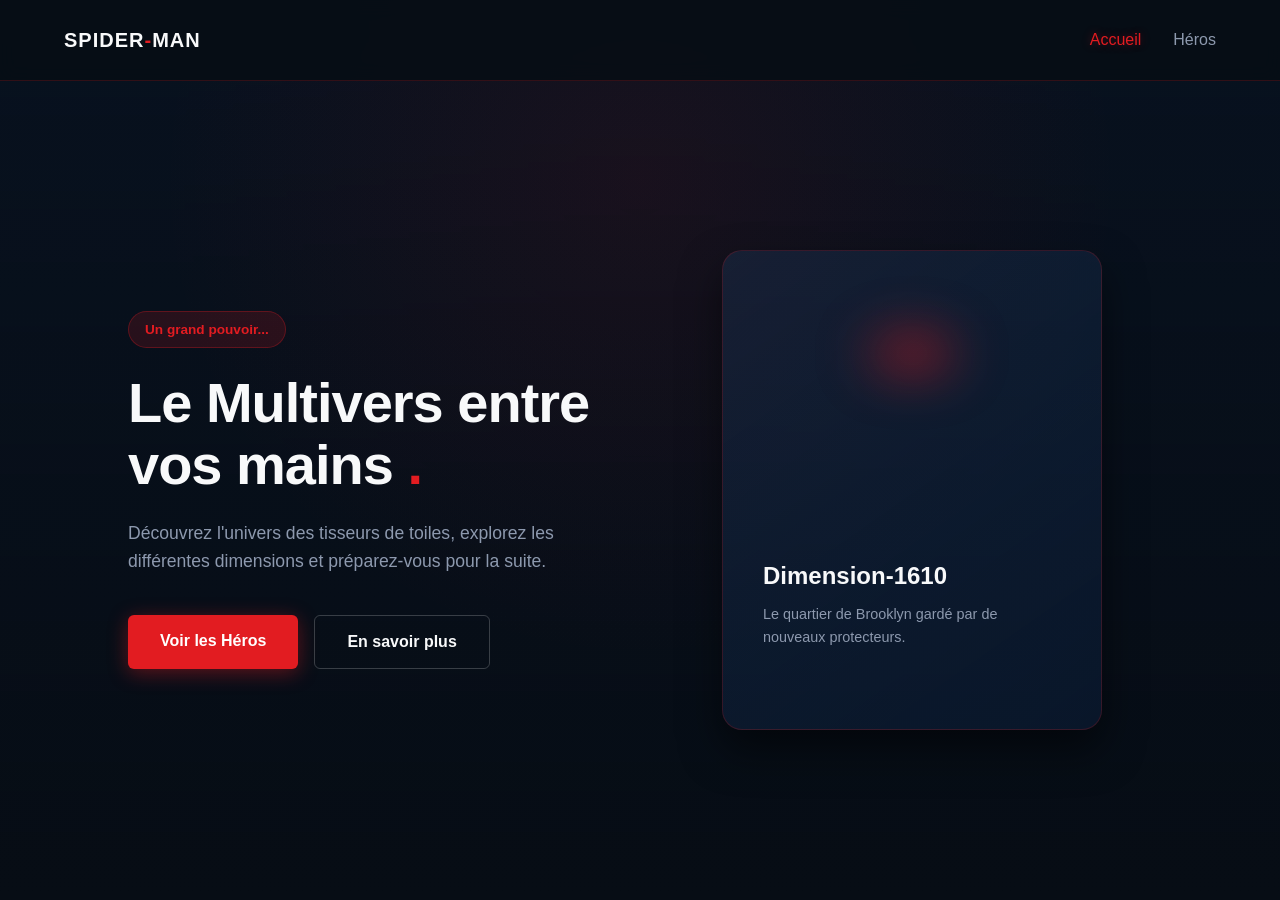
==== index.html @ 4e700ddd "update index.html" ====
<!DOCTYPE html>
<html lang="fr">
<head>
    <meta charset="UTF-8">
    <meta name="viewport" content="width=device-width, initial-scale=1.0">
    <title>Accueil</title>
    <link rel="stylesheet" href="style.css">
</head>
<body>

    <!-- Navigation -->
    <header>
        <a href="index.html" class="logo">SPIDER<span>-</span>MAN</a>
        <nav>
            <ul>
                <li><a href="index.html" class="active">Accueil</a></li>
                <li><a href="heroes.html">Héros</a></li>
            </ul>
        </nav>
    </header>

    <!-- Section Héroïque -->
    <section class="hero">
        <div class="hero-content">
            <span class="hero-tag">Un grand pouvoir...</span>
            <h1>Le Multivers entre vos mains <span>.</span></h1>
            <p>Découvrez l'univers des tisseurs de toiles, explorez les différentes dimensions et préparez-vous pour la suite.</p>
            <div class="cta-group">
                <a href="heroes.html" class="btn btn-primary">Voir les Héros</a>
                <a href="#about" class="btn btn-secondary">En savoir plus</a>
            </div>
        </div>
        
        <div class="hero-visual">
            <div class="spider-card">
                <div class="card-info">
                    <h3>Dimension-1610</h3>
                    <p>Le quartier de Brooklyn gardé par de nouveaux protecteurs.</p>
                </div>
            </div>
        </div>
    </section>

</body>
</html>
---- style.css ----
/* =================================================================ato
   SPIDER-MAN THEME - INDEX.HTML (Épuré & Moderne)
   ================================================================ */

/* --- Variables Globales --- */
:root {
  --spidey-red: #E21C21;
  --spidey-red-dark: #b51216;
  --spidey-blue: #0A192F;
  --spidey-blue-light: #1D3557;
  --bg-dark: #070D15;
  --text-main: #F8F9FA;
  --text-muted: #8D99AE;
  --transition-smooth: all 0.3s cubic-bezier(0.4, 0, 0.2, 1);
}

/* --- Reset & Base --- */
* {
  margin: 0;
  padding: 0;
  box-sizing: border-box;
}

body {
  font-family: 'Inter', -apple-system, BlinkMacSystemFont, "Segoe UI", Roboto, sans-serif;
  background-color: var(--bg-dark);
  color: var(--text-main);
  line-height: 1.6;
  overflow-x: hidden;
}

/* Fond subtil inspiré de la texture toile d'araignée en arrière-plan */
body::before {
  content: "";
  position: fixed;
  top: 0; left: 0; width: 100%; height: 100%;
  background-image: 
    radial-gradient(circle at 50% 20%, rgba(226, 28, 33, 0.08) 0%, transparent 50%),
    linear-gradient(to bottom, rgba(10, 25, 47, 0.4), var(--bg-dark));
  z-index: -1;
}

/* --- Navigation / Header --- */
header {
  display: flex;
  justify-content: space-between;
  align-items: center;
  padding: 1.5rem 5%;
  position: fixed;
  top: 0;
  left: 0;
  width: 100%;
  background: rgba(7, 13, 21, 0.85);
  backdrop-filter: blur(10px);
  z-index: 1000;
  border-bottom: 1px solid rgba(226, 28, 33, 0.2);
}

.logo {
  font-weight: 800;
  font-size: 1.25rem;
  letter-spacing: 1px;
  color: var(--text-main);
  text-decoration: none;
}

.logo span {
  color: var(--spidey-red);
}

nav ul {
  display: flex;
  list-style: none;
  gap: 2rem;
}

nav a {
  text-decoration: none;
  color: var(--text-muted);
  font-weight: 500;
  transition: var(--transition-smooth);
}

nav a:hover,
nav a.active {
  color: var(--spidey-red);
  text-shadow: 0 0 10px rgba(226, 28, 33, 0.4);
}

/* --- Hero Section (Accueil) --- */
.hero {
  min-height: 100vh;
  display: flex;
  align-items: center;
  justify-content: space-between;
  padding: 0 10%;
  padding-top: 80px;
  gap: 4rem;
}

.hero-content {
  flex: 1;
  max-width: 600px;
}

.hero-tag {
  display: inline-block;
  background: rgba(226, 28, 33, 0.15);
  color: var(--spidey-red);
  padding: 0.4rem 1rem;
  border-radius: 50px;
  font-size: 0.85rem;
  font-weight: 600;
  margin-bottom: 1.5rem;
  border: 1px solid rgba(226, 28, 33, 0.3);
}

.hero h1 {
  font-size: 3.5rem;
  font-weight: 900;
  line-height: 1.1;
  margin-bottom: 1.5rem;
  letter-spacing: -1px;
}

.hero h1 span {
  color: var(--spidey-red);
}

.hero p {
  color: var(--text-muted);
  font-size: 1.1rem;
  margin-bottom: 2.5rem;
}

/* --- Boutons --- */
.cta-group {
  display: flex;
  gap: 1rem;
}

.btn {
  display: inline-block;
  padding: 0.8rem 2rem;
  border-radius: 6px;
  font-weight: 600;
  text-decoration: none;
  transition: var(--transition-smooth);
  cursor: pointer;
}

.btn-primary {
  background-color: var(--spidey-red);
  color: white;
  box-shadow: 0 4px 20px rgba(226, 28, 33, 0.4);
}

.btn-primary:hover {
  background-color: var(--spidey-red-dark);
  transform: translateY(-2px);
  box-shadow: 0 6px 25px rgba(226, 28, 33, 0.6);
}

.btn-secondary {
  background: transparent;
  color: var(--text-main);
  border: 1px solid rgba(255, 255, 255, 0.2);
}

.btn-secondary:hover {
  border-color: var(--text-main);
  background: rgba(255, 255, 255, 0.05);
}

/* --- Élément Visuel / Carte Minimaliste --- */
.hero-visual {
  flex: 1;
  display: flex;
  justify-content: center;
  align-items: center;
}

.spider-card {
  width: 100%;
  max-width: 380px;
  height: 480px;
  background: linear-gradient(145deg, rgba(29, 53, 87, 0.4), rgba(10, 25, 47, 0.8));
  border-radius: 20px;
  border: 1px solid rgba(226, 28, 33, 0.2);
  display: flex;
  flex-direction: column;
  justify-content: flex-end;
  padding: 2.5rem;
  position: relative;
  box-shadow: 0 20px 40px rgba(0, 0, 0, 0.5);
  overflow: hidden;
}

/* Effet graphique minimaliste de l'œil / masque dans la carte */
.spider-card::before {
  content: "";
  position: absolute;
  top: 15%;
  left: 50%;
  transform: translateX(-50%);
  width: 120px;
  height: 60px;
  background: radial-gradient(ellipse at center, rgba(226, 28, 33, 0.8) 0%, transparent 70%);
  filter: blur(25px);
  z-index: 1;
}

.card-info {
  position: relative;
  z-index: 2;
}

.card-info h3 {
  font-size: 1.5rem;
  margin-bottom: 0.5rem;
}

.card-info p {
  font-size: 0.9rem;
  color: var(--text-muted);
}

/* --- Responsive design simple --- */
@media (max-width: 968px) {
  .hero {
    flex-direction: column;
    text-align: center;
    justify-content: center;
    padding-top: 120px;
  }

  .hero-content {
    max-width: 100%;
  }

  .cta-group {
    justify-content: center;
  }

  nav ul {
    gap: 1rem;
  }
}
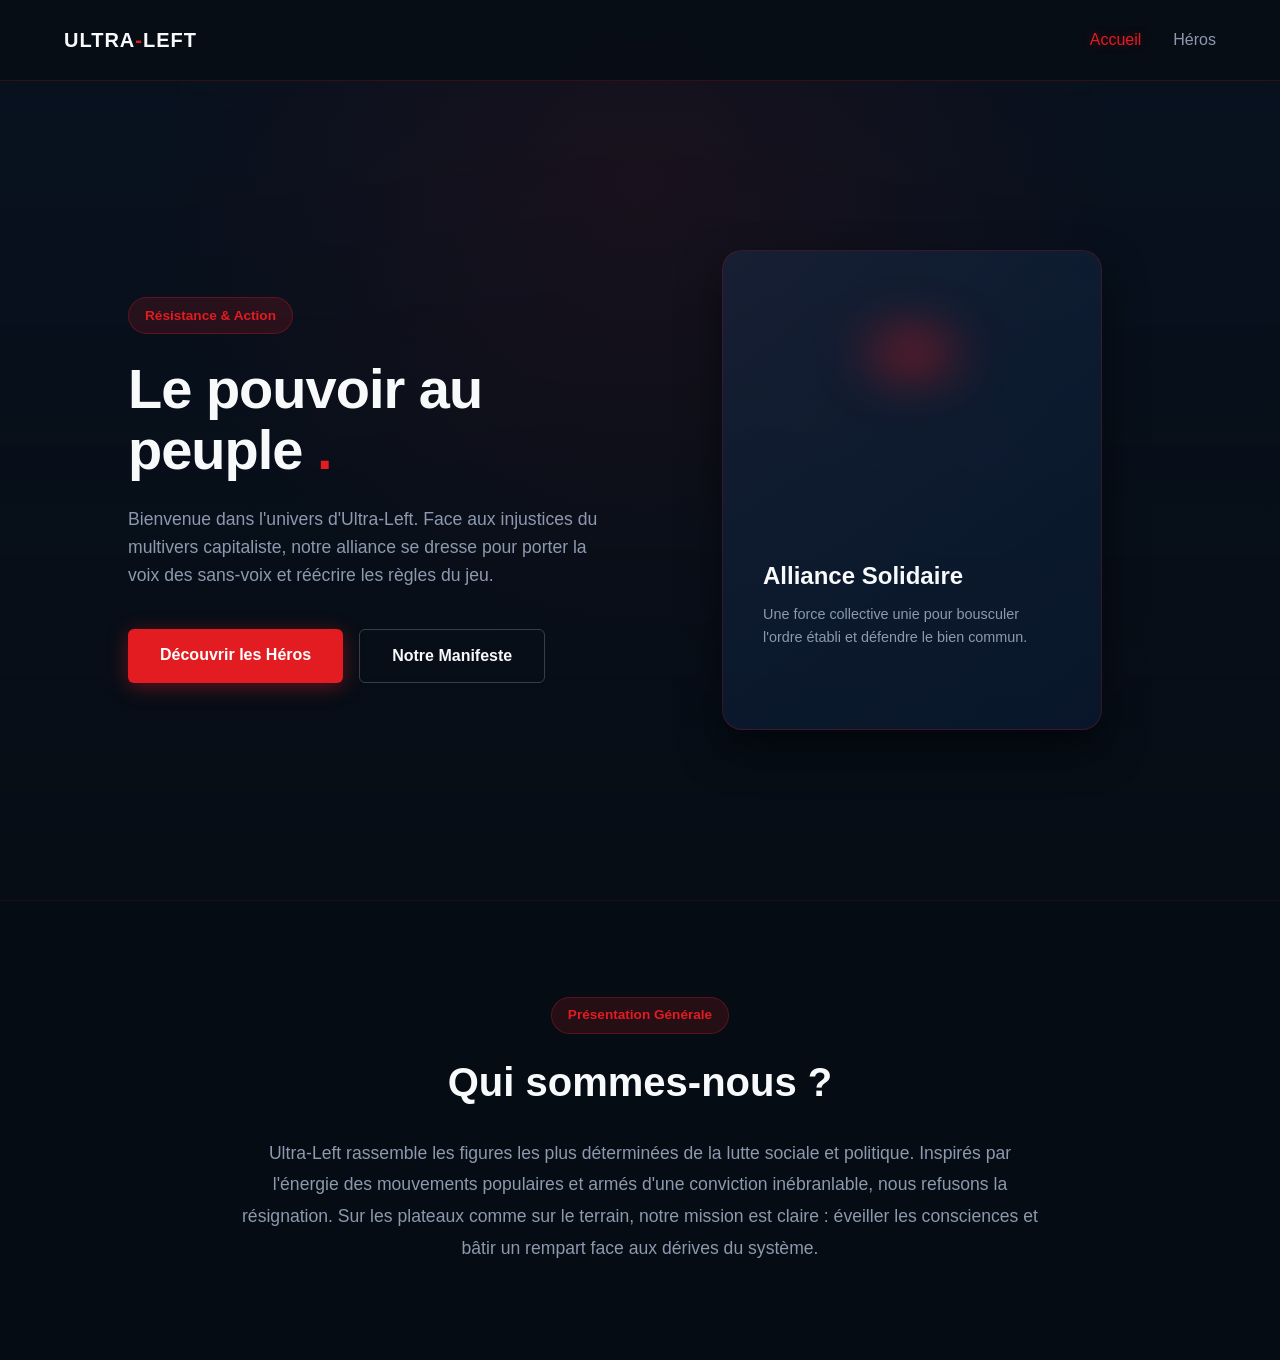
==== commit c68abf34: "update all" ====
--- a/index.html
+++ b/index.html
@@ -3,14 +3,14 @@
 <head>
     <meta charset="UTF-8">
     <meta name="viewport" content="width=device-width, initial-scale=1.0">
-    <title>Accueil</title>
+    <title>Ultra-Left | Accueil</title>
     <link rel="stylesheet" href="style.css">
 </head>
 <body>
 
     <!-- Navigation -->
     <header>
-        <a href="index.html" class="logo">SPIDER<span>-</span>MAN</a>
+        <a href="index.html" class="logo">ULTRA<span>-</span>LEFT</a>
         <nav>
             <ul>
                 <li><a href="index.html" class="active">Accueil</a></li>
@@ -19,27 +19,38 @@
         </nav>
     </header>
 
-    <!-- Section Héroïque -->
+    <!-- Section Héroïque (Accueil) -->
     <section class="hero">
         <div class="hero-content">
-            <span class="hero-tag">Un grand pouvoir...</span>
-            <h1>Le Multivers entre vos mains <span>.</span></h1>
-            <p>Découvrez l'univers des tisseurs de toiles, explorez les différentes dimensions et préparez-vous pour la suite.</p>
+            <span class="hero-tag">Résistance & Action</span>
+            <h1>Le pouvoir au peuple <span>.</span></h1>
+            <p>Bienvenue dans l'univers d'Ultra-Left. Face aux injustices du multivers capitaliste, notre alliance se dresse pour porter la voix des sans-voix et réécrire les règles du jeu.</p>
             <div class="cta-group">
-                <a href="heroes.html" class="btn btn-primary">Voir les Héros</a>
-                <a href="#about" class="btn btn-secondary">En savoir plus</a>
+                <a href="heroes.html" class="btn btn-primary">Découvrir les Héros</a>
+                <a href="#about" class="btn btn-secondary">Notre Manifeste</a>
             </div>
         </div>
         
         <div class="hero-visual">
             <div class="spider-card">
                 <div class="card-info">
-                    <h3>Dimension-1610</h3>
-                    <p>Le quartier de Brooklyn gardé par de nouveaux protecteurs.</p>
+                    <h3>Alliance Solidaire</h3>
+                    <p>Une force collective unie pour bousculer l'ordre établi et défendre le bien commun.</p>
                 </div>
             </div>
         </div>
     </section>
 
+    <!-- Présentation générale / Manifeste -->
+    <section id="about" style="padding: 6rem 10%; background: rgba(7, 13, 21, 0.5); border-top: 1px solid rgba(226, 28, 33, 0.1);">
+        <div style="max-width: 800px; margin: 0 auto; text-align: center;">
+            <span class="hero-tag" style="margin-bottom: 1rem;">Présentation Générale</span>
+            <h2 style="font-size: 2.5rem; font-weight: 800; margin-bottom: 1.5rem;">Qui sommes-nous ?</h2>
+            <p style="color: var(--text-muted); font-size: 1.1rem; line-height: 1.8;">
+                Ultra-Left rassemble les figures les plus déterminées de la lutte sociale et politique. Inspirés par l'énergie des mouvements populaires et armés d'une conviction inébranlable, nous refusons la résignation. Sur les plateaux comme sur le terrain, notre mission est claire : éveiller les consciences et bâtir un rempart face aux dérives du système.
+            </p>
+        </div>
+    </section>
+
 </body>
 </html>
--- a/style.css
+++ b/style.css
@@ -245,4 +245,100 @@
   nav ul {
     gap: 1rem;
   }
+}
+/* =================================================================
+   HEROES.HTML STYLES
+   ================================================================ */
+
+.heroes-container {
+  padding: 140px 5% 5rem 5%;
+  max-width: 1200px;
+  margin: 0 auto;
+}
+
+.heroes-header {
+  text-align: center;
+  margin-bottom: 3.5rem;
+}
+
+.heroes-header h1 {
+  font-size: 2.5rem;
+  font-weight: 800;
+  margin-bottom: 0.5rem;
+}
+
+.heroes-header h1 span {
+  color: var(--spidey-red);
+}
+
+.heroes-header p {
+  color: var(--text-muted);
+  font-size: 1.1rem;
+}
+
+.heroes-grid {
+  display: grid;
+  grid-template-columns: repeat(auto-fit, minmax(320px, 1fr));
+  gap: 2rem;
+}
+
+.hero-card {
+  background: linear-gradient(145deg, rgba(29, 53, 87, 0.4), rgba(10, 25, 47, 0.8));
+  border-radius: 16px;
+  border: 1px solid rgba(226, 28, 33, 0.2);
+  padding: 2.5rem 2rem;
+  display: flex;
+  flex-direction: column;
+  gap: 1rem;
+  transition: var(--transition-smooth);
+  position: relative;
+  overflow: hidden;
+}
+
+.hero-card:hover {
+  transform: translateY(-5px);
+  border-color: var(--spidey-red);
+  box-shadow: 0 10px 30px rgba(226, 28, 33, 0.25);
+}
+
+.hero-badge {
+  align-self: flex-start;
+  background: rgba(226, 28, 33, 0.15);
+  color: var(--spidey-red);
+  padding: 0.3rem 0.8rem;
+  border-radius: 50px;
+  font-size: 0.75rem;
+  font-weight: 600;
+  border: 1px solid rgba(226, 28, 33, 0.3);
+}
+
+.hero-card h3 {
+  font-size: 1.5rem;
+  font-weight: 700;
+  color: var(--text-main);
+}
+
+.hero-card p {
+  color: var(--text-muted);
+  font-size: 0.95rem;
+  line-height: 1.6;
+}
+/* --- Style des images pour les cartes de héros --- */
+.hero-img-container {
+  width: 100%;
+  height: 200px;
+  overflow: hidden;
+  border-radius: 10px;
+  margin-bottom: 0.5rem;
+}
+
+.hero-img-container img {
+  width: 100%;
+  height: 100%;
+  object-fit: cover;
+  transition: transform 0.5s ease;
+}
+
+.hero-card:hover .hero-img-container img {
+  transform: scale(1.05);
 }
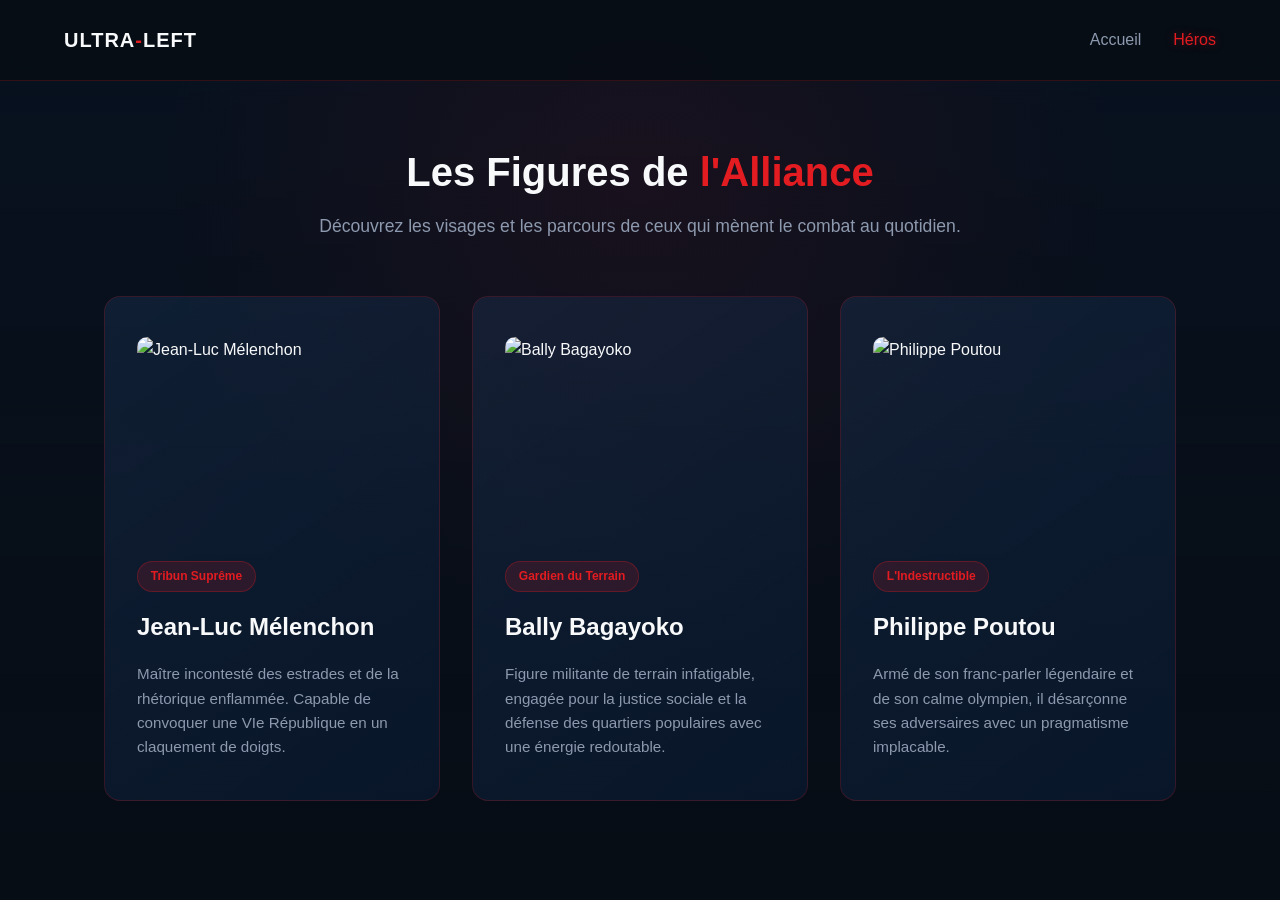
==== commit ca32c39c: "update index.html" ====
--- a/index.html
+++ b/index.html
@@ -3,7 +3,7 @@
 <head>
     <meta charset="UTF-8">
     <meta name="viewport" content="width=device-width, initial-scale=1.0">
-    <title>Ultra-Left | Accueil</title>
+    <title>Ultra-Left | Héros</title>
     <link rel="stylesheet" href="style.css">
 </head>
 <body>
@@ -13,44 +13,51 @@
         <a href="index.html" class="logo">ULTRA<span>-</span>LEFT</a>
         <nav>
             <ul>
-                <li><a href="index.html" class="active">Accueil</a></li>
-                <li><a href="heroes.html">Héros</a></li>
+                <li><a href="index.html">Accueil</a></li>
+                <li><a href="heroes.html" class="active">Héros</a></li>
             </ul>
         </nav>
     </header>
 
-    <!-- Section Héroïque (Accueil) -->
-    <section class="hero">
-        <div class="hero-content">
-            <span class="hero-tag">Résistance & Action</span>
-            <h1>Le pouvoir au peuple <span>.</span></h1>
-            <p>Bienvenue dans l'univers d'Ultra-Left. Face aux injustices du multivers capitaliste, notre alliance se dresse pour porter la voix des sans-voix et réécrire les règles du jeu.</p>
-            <div class="cta-group">
-                <a href="heroes.html" class="btn btn-primary">Découvrir les Héros</a>
-                <a href="#about" class="btn btn-secondary">Notre Manifeste</a>
-            </div>
+    <!-- Section Liste des Héros -->
+    <main class="heroes-container">
+        <div class="heroes-header">
+            <h1>Les Figures de <span>l'Alliance</span></h1>
+            <p>Découvrez les visages et les parcours de ceux qui mènent le combat au quotidien.</p>
         </div>
-        
-        <div class="hero-visual">
-            <div class="spider-card">
-                <div class="card-info">
-                    <h3>Alliance Solidaire</h3>
-                    <p>Une force collective unie pour bousculer l'ordre établi et défendre le bien commun.</p>
+
+        <div class="heroes-grid">
+            <!-- Jean-Luc Mélenchon -->
+            <article class="hero-card">
+                <div class="hero-img-container">
+                    <img src="https://hanslucas.com/db/1/pict/zoom/1733183.jpg" alt="Jean-Luc Mélenchon">
                 </div>
-            </div>
+                <span class="hero-badge">Tribun Suprême</span>
+                <h3>Jean-Luc Mélenchon</h3>
+                <p>Maître incontesté des estrades et de la rhétorique enflammée. Capable de convoquer une VIe République en un claquement de doigts.</p>
+            </article>
+
+            <!-- Bally Bagayoko -->
+            <article class="hero-card">
+                <div class="hero-img-container">
+                    <img src="https://www.ballybagayoko.com/wp-content/uploads/2025/11/Bally-Bagayoko-LFI-Saint-Denis-Pierrefitte-09-scaled.jpg" alt="Bally Bagayoko">
+                </div>
+                <span class="hero-badge">Gardien du Terrain</span>
+                <h3>Bally Bagayoko</h3>
+                <p>Figure militante de terrain infatigable, engagée pour la justice sociale et la défense des quartiers populaires avec une énergie redoutable.</p>
+            </article>
+
+            <!-- Philippe Poutou -->
+            <article class="hero-card">
+                <div class="hero-img-container">
+                    <img src="https://hanslucas.com/db/1/pict/zoom/1487719.jpg" alt="Philippe Poutou">
+                </div>
+                <span class="hero-badge">L'Indestructible</span>
+                <h3>Philippe Poutou</h3>
+                <p>Armé de son franc-parler légendaire et de son calme olympien, il désarçonne ses adversaires avec un pragmatisme implacable.</p>
+            </article>
         </div>
-    </section>
-
-    <!-- Présentation générale / Manifeste -->
-    <section id="about" style="padding: 6rem 10%; background: rgba(7, 13, 21, 0.5); border-top: 1px solid rgba(226, 28, 33, 0.1);">
-        <div style="max-width: 800px; margin: 0 auto; text-align: center;">
-            <span class="hero-tag" style="margin-bottom: 1rem;">Présentation Générale</span>
-            <h2 style="font-size: 2.5rem; font-weight: 800; margin-bottom: 1.5rem;">Qui sommes-nous ?</h2>
-            <p style="color: var(--text-muted); font-size: 1.1rem; line-height: 1.8;">
-                Ultra-Left rassemble les figures les plus déterminées de la lutte sociale et politique. Inspirés par l'énergie des mouvements populaires et armés d'une conviction inébranlable, nous refusons la résignation. Sur les plateaux comme sur le terrain, notre mission est claire : éveiller les consciences et bâtir un rempart face aux dérives du système.
-            </p>
-        </div>
-    </section>
+    </main>
 
 </body>
 </html>
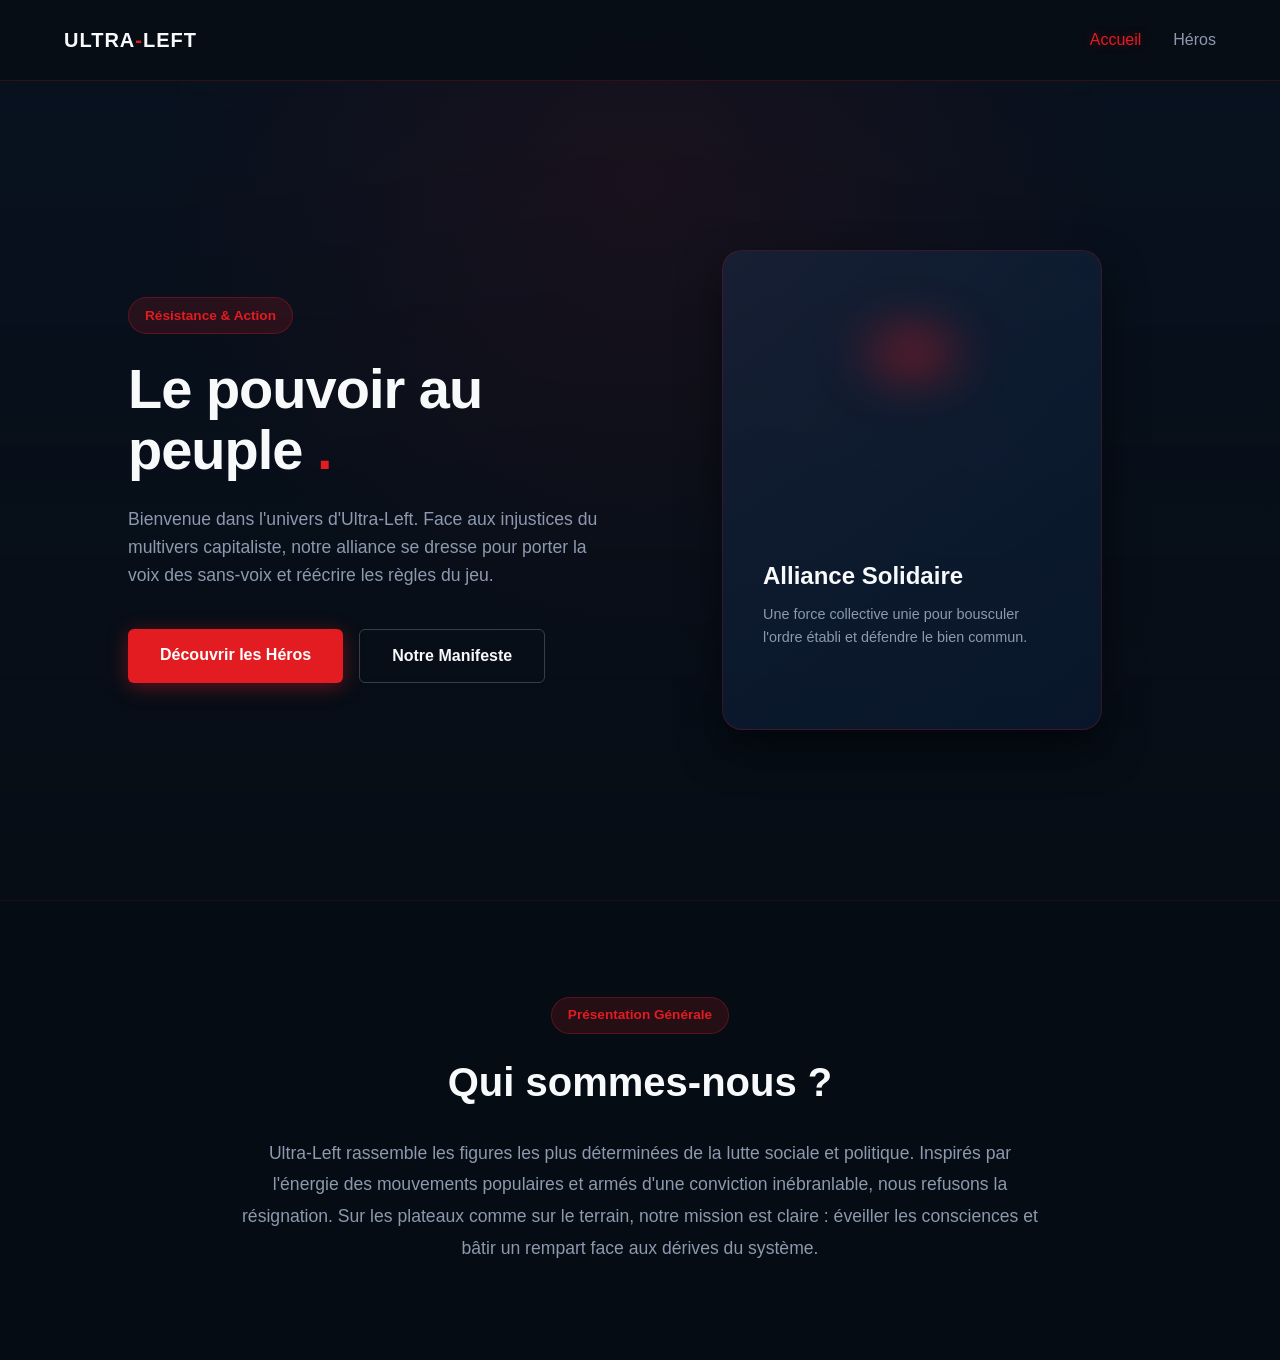
==== commit 26201226: "update index heroes" ====
--- a/index.html
+++ b/index.html
@@ -3,7 +3,7 @@
 <head>
     <meta charset="UTF-8">
     <meta name="viewport" content="width=device-width, initial-scale=1.0">
-    <title>Ultra-Left | Héros</title>
+    <title>Ultra-Left | Accueil</title>
     <link rel="stylesheet" href="style.css">
 </head>
 <body>
@@ -13,51 +13,44 @@
         <a href="index.html" class="logo">ULTRA<span>-</span>LEFT</a>
         <nav>
             <ul>
-                <li><a href="index.html">Accueil</a></li>
-                <li><a href="heroes.html" class="active">Héros</a></li>
+                <li><a href="index.html" class="active">Accueil</a></li>
+                <li><a href="heroes.html">Héros</a></li>
             </ul>
         </nav>
     </header>
 
-    <!-- Section Liste des Héros -->
-    <main class="heroes-container">
-        <div class="heroes-header">
-            <h1>Les Figures de <span>l'Alliance</span></h1>
-            <p>Découvrez les visages et les parcours de ceux qui mènent le combat au quotidien.</p>
+    <!-- Section Héroïque (Accueil) -->
+    <section class="hero">
+        <div class="hero-content">
+            <span class="hero-tag">Résistance & Action</span>
+            <h1>Le pouvoir au peuple <span>.</span></h1>
+            <p>Bienvenue dans l'univers d'Ultra-Left. Face aux injustices du multivers capitaliste, notre alliance se dresse pour porter la voix des sans-voix et réécrire les règles du jeu.</p>
+            <div class="cta-group">
+                <a href="heroes.html" class="btn btn-primary">Découvrir les Héros</a>
+                <a href="#about" class="btn btn-secondary">Notre Manifeste</a>
+            </div>
         </div>
+        
+        <div class="hero-visual">
+            <div class="spider-card">
+                <div class="card-info">
+                    <h3>Alliance Solidaire</h3>
+                    <p>Une force collective unie pour bousculer l'ordre établi et défendre le bien commun.</p>
+                </div>
+            </div>
+        </div>
+    </section>
 
-        <div class="heroes-grid">
-            <!-- Jean-Luc Mélenchon -->
-            <article class="hero-card">
-                <div class="hero-img-container">
-                    <img src="https://hanslucas.com/db/1/pict/zoom/1733183.jpg" alt="Jean-Luc Mélenchon">
-                </div>
-                <span class="hero-badge">Tribun Suprême</span>
-                <h3>Jean-Luc Mélenchon</h3>
-                <p>Maître incontesté des estrades et de la rhétorique enflammée. Capable de convoquer une VIe République en un claquement de doigts.</p>
-            </article>
-
-            <!-- Bally Bagayoko -->
-            <article class="hero-card">
-                <div class="hero-img-container">
-                    <img src="https://www.ballybagayoko.com/wp-content/uploads/2025/11/Bally-Bagayoko-LFI-Saint-Denis-Pierrefitte-09-scaled.jpg" alt="Bally Bagayoko">
-                </div>
-                <span class="hero-badge">Gardien du Terrain</span>
-                <h3>Bally Bagayoko</h3>
-                <p>Figure militante de terrain infatigable, engagée pour la justice sociale et la défense des quartiers populaires avec une énergie redoutable.</p>
-            </article>
-
-            <!-- Philippe Poutou -->
-            <article class="hero-card">
-                <div class="hero-img-container">
-                    <img src="https://hanslucas.com/db/1/pict/zoom/1487719.jpg" alt="Philippe Poutou">
-                </div>
-                <span class="hero-badge">L'Indestructible</span>
-                <h3>Philippe Poutou</h3>
-                <p>Armé de son franc-parler légendaire et de son calme olympien, il désarçonne ses adversaires avec un pragmatisme implacable.</p>
-            </article>
+    <!-- Présentation générale / Manifeste -->
+    <section id="about" style="padding: 6rem 10%; background: rgba(7, 13, 21, 0.5); border-top: 1px solid rgba(226, 28, 33, 0.1);">
+        <div style="max-width: 800px; margin: 0 auto; text-align: center;">
+            <span class="hero-tag" style="margin-bottom: 1rem;">Présentation Générale</span>
+            <h2 style="font-size: 2.5rem; font-weight: 800; margin-bottom: 1.5rem;">Qui sommes-nous ?</h2>
+            <p style="color: var(--text-muted); font-size: 1.1rem; line-height: 1.8;">
+                Ultra-Left rassemble les figures les plus déterminées de la lutte sociale et politique. Inspirés par l'énergie des mouvements populaires et armés d'une conviction inébranlable, nous refusons la résignation. Sur les plateaux comme sur le terrain, notre mission est claire : éveiller les consciences et bâtir un rempart face aux dérives du système.
+            </p>
         </div>
-    </main>
+    </section>
 
 </body>
 </html>
